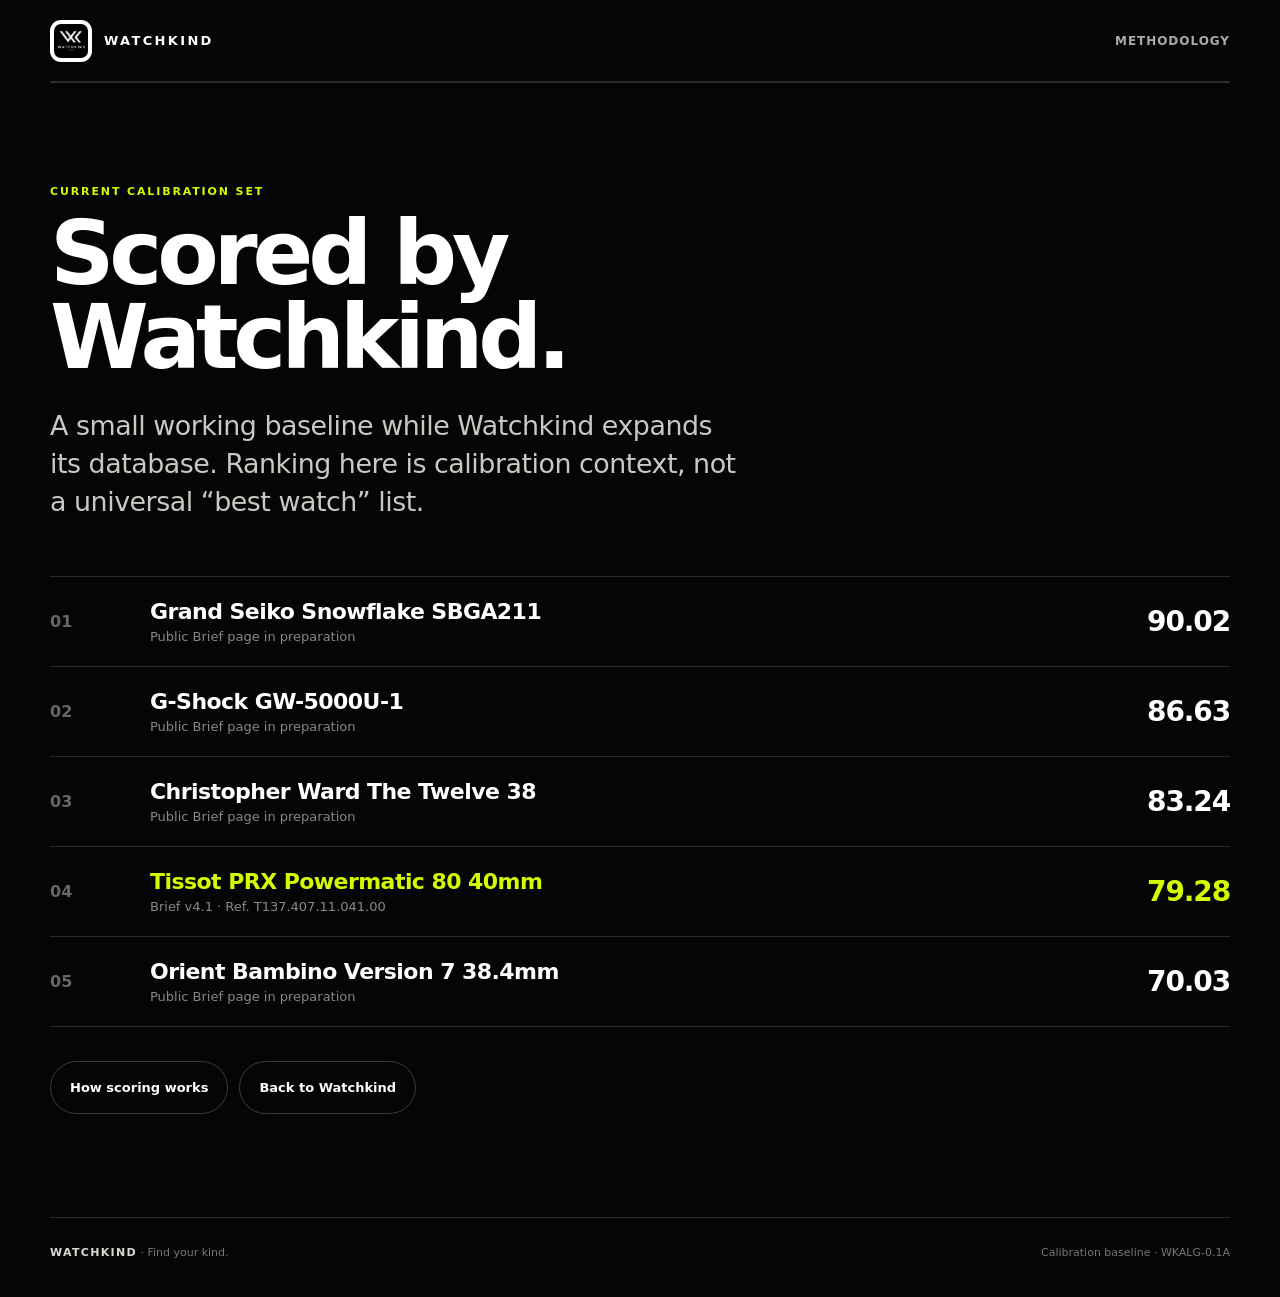
==== watches/index.html @ 9f0c4b8f "Add Watchkind Brief delivery V1" ====
<!doctype html>
<html lang="en">
<head>
  <meta charset="utf-8">
  <meta name="viewport" content="width=device-width,initial-scale=1">
  <meta name="theme-color" content="#050505">
  <meta name="description" content="The current Watchkind scored-watch calibration set.">
  <link rel="canonical" href="https://watchkind.co/watches/">
  <title>Scored Watches — Watchkind</title>
  <link rel="stylesheet" href="/assets/css/watch-pages.css">
  <script src="/assets/js/watchkind.js"></script>
</head>
<body>
  <header class="shell nav">
    <a class="brand" href="/"><img src="/assets/watchkind-logo.png" alt=""><span>WATCHKIND</span></a>
    <a class="navlink" href="/methodology/">Methodology</a>
  </header>
  <main class="shell section">
    <div class="eyebrow">Current calibration set</div>
    <h1 style="margin-top:14px">Scored by<br>Watchkind.</h1>
    <p class="lead">A small working baseline while Watchkind expands its database. Ranking here is calibration context, not a universal “best watch” list.</p>

    <div class="list" style="margin-top:55px">
      <div class="watch-row">
        <div class="watch-rank">01</div>
        <div><h3>Grand Seiko Snowflake SBGA211</h3><p>Public Brief page in preparation</p></div>
        <div class="watch-score">90.02</div>
      </div>
      <div class="watch-row">
        <div class="watch-rank">02</div>
        <div><h3>G-Shock GW-5000U-1</h3><p>Public Brief page in preparation</p></div>
        <div class="watch-score">86.63</div>
      </div>
      <div class="watch-row">
        <div class="watch-rank">03</div>
        <div><h3>Christopher Ward The Twelve 38</h3><p>Public Brief page in preparation</p></div>
        <div class="watch-score">83.24</div>
      </div>
      <a class="watch-row active" href="/watches/tissot-prx-powermatic-80/">
        <div class="watch-rank">04</div>
        <div><h3>Tissot PRX Powermatic 80 40mm</h3><p>Brief v4.1 · Ref. T137.407.11.041.00</p></div>
        <div class="watch-score">79.28</div>
      </a>
      <div class="watch-row">
        <div class="watch-rank">05</div>
        <div><h3>Orient Bambino Version 7 38.4mm</h3><p>Public Brief page in preparation</p></div>
        <div class="watch-score">70.03</div>
      </div>
    </div>

    <div class="actions" style="margin-top:34px">
      <a class="btn" href="/methodology/">How scoring works</a>
      <a class="btn" href="/">Back to Watchkind</a>
    </div>
  </main>
  <footer class="shell footer"><div><strong>WATCHKIND</strong> · Find your kind.</div><div>Calibration baseline · WKALG-0.1A</div></footer>
  <script>WatchkindTracking.capture("watch_index_view",{algorithm_version:"WKALG-0.1A"});</script>
</body>
</html>
---- assets/css/watch-pages.css ----
:root{
  --ink:#050505;--panel:#0b0b0b;--panel2:#111;--white:#fff;--muted:#a5a5a0;
  --soft:#d6d6d1;--line:#2a2a2a;--acid:#d2fc00;--acid2:#b8df00;
  --max:1180px;--radius:22px
}
*{box-sizing:border-box}
html{scroll-behavior:smooth}
body{
  margin:0;background:var(--ink);color:var(--white);
  font-family:Inter,ui-sans-serif,system-ui,-apple-system,BlinkMacSystemFont,"Segoe UI",Roboto,Helvetica,Arial,sans-serif;
  -webkit-font-smoothing:antialiased;text-rendering:optimizeLegibility
}
a{color:inherit;text-decoration:none}
button{font:inherit}
::selection{background:var(--acid);color:var(--ink)}
.shell{width:min(calc(100% - 40px),var(--max));margin:0 auto}
.nav{min-height:82px;display:flex;align-items:center;justify-content:space-between;gap:20px;border-bottom:1px solid var(--line)}
.brand{display:inline-flex;align-items:center;gap:12px;font-weight:850;letter-spacing:.18em;font-size:13px}
.brand img{width:42px;height:42px;object-fit:contain;background:#fff;border-radius:11px;padding:4px}
.navlink{font-size:12px;color:#aaa;font-weight:750;letter-spacing:.08em;text-transform:uppercase}
.navlink:hover{color:#fff}
.eyebrow{color:var(--acid);font-size:11px;font-weight:900;letter-spacing:.17em;text-transform:uppercase}
.hero{padding:clamp(54px,7vw,90px) 0 58px;display:grid;grid-template-columns:minmax(0,1.05fr) minmax(330px,.78fr);gap:56px;align-items:center}
.ref{margin:0 0 14px;color:#898984;font-size:13px;letter-spacing:.06em}
h1{margin:0;font-size:clamp(54px,7vw,94px);line-height:.93;letter-spacing:-.058em;font-weight:900}
.lead{max-width:700px;margin:28px 0 0;color:#c9c9c4;font-size:clamp(19px,2.1vw,27px);line-height:1.42;letter-spacing:-.018em}
.hero-media{position:relative;min-height:500px;border:1px solid var(--line);border-radius:28px;overflow:hidden;background:radial-gradient(circle at 50% 38%,#252525 0,#101010 40%,#080808 72%)}
.hero-media img{width:100%;height:100%;min-height:500px;object-fit:contain;display:block;padding:20px}
.image-credit{position:absolute;right:16px;bottom:14px;padding:8px 10px;border-radius:999px;background:rgba(0,0,0,.7);font-size:10px;color:#a9a9a4;backdrop-filter:blur(8px)}
.score-row{display:flex;gap:14px;align-items:stretch;margin-top:36px;flex-wrap:wrap}
.score{min-width:190px;padding:22px 24px;border-radius:20px;background:var(--acid);color:var(--ink)}
.score strong{display:block;font-size:54px;line-height:.9;letter-spacing:-.055em}
.score span{display:block;margin-top:9px;font-size:10px;font-weight:900;letter-spacing:.15em;text-transform:uppercase}
.score-meta{flex:1;min-width:250px;padding:21px 23px;border:1px solid var(--line);border-radius:20px;background:var(--panel)}
.score-meta strong{display:block;font-size:16px;margin-bottom:7px}
.score-meta p{margin:0;color:#969691;line-height:1.55;font-size:14px}
.actions{display:flex;gap:11px;flex-wrap:wrap;margin-top:25px}
.btn{min-height:53px;padding:0 19px;border-radius:999px;border:1px solid #3c3c3c;display:inline-flex;align-items:center;justify-content:center;gap:9px;font-size:13px;font-weight:850;cursor:pointer;background:transparent;color:#fff;transition:.18s ease}
.btn:hover{transform:translateY(-2px);border-color:#666}
.btn.primary{background:var(--acid);border-color:var(--acid);color:var(--ink)}
.btn.primary:hover{background:var(--acid2)}
.section{padding:clamp(70px,8vw,105px) 0;border-top:1px solid var(--line)}
.section-head{display:grid;grid-template-columns:.42fr 1.58fr;gap:30px;margin-bottom:46px}
h2{margin:0;font-size:clamp(38px,5vw,66px);line-height:.98;letter-spacing:-.048em}
.insights{display:grid;grid-template-columns:repeat(3,1fr);gap:13px}
.insight{min-height:290px;border:1px solid var(--line);border-radius:var(--radius);padding:27px;background:var(--panel);display:flex;flex-direction:column;justify-content:space-between}
.insight .tag{color:#686864;font-size:10px;font-weight:900;letter-spacing:.14em;text-transform:uppercase}
.insight h3{margin:28px 0 14px;font-size:26px;line-height:1.03;letter-spacing:-.035em}
.insight p{margin:0;color:#a7a7a2;line-height:1.55;font-size:15px}
.brief-band{border-top:none;background:var(--acid);color:var(--ink)}
.brief-inner{padding:clamp(58px,7vw,88px) 0;display:grid;grid-template-columns:1.4fr .6fr;gap:48px;align-items:end}
.brief-inner h2{max-width:800px}
.brief-inner p{margin:20px 0 0;max-width:720px;font-size:17px;line-height:1.55}
.brief-inner .actions{justify-content:flex-end;margin:0}
.brief-inner .btn{border-color:#161616;color:#050505}
.brief-inner .btn.primary{background:#050505;color:#fff;border-color:#050505}
.utility{display:grid;grid-template-columns:1fr 1fr;gap:14px}
.utility-card{border:1px solid var(--line);border-radius:var(--radius);padding:28px;background:var(--panel)}
.utility-card h3{font-size:24px;margin:0 0 12px;letter-spacing:-.03em}
.utility-card p{margin:0 0 22px;color:#9f9f9a;line-height:1.55;font-size:15px}
.note{font-size:12px;color:#777772;line-height:1.5}
.footer{padding:28px 0 38px;border-top:1px solid var(--line);display:flex;justify-content:space-between;gap:20px;flex-wrap:wrap;color:#777772;font-size:11px}
.footer strong{color:#d9d9d4;letter-spacing:.12em}
.list{display:grid;border-top:1px solid var(--line)}
.watch-row{display:grid;grid-template-columns:80px 1fr auto;gap:20px;align-items:center;padding:22px 0;border-bottom:1px solid var(--line)}
.watch-rank{color:#666;font-weight:800}
.watch-row h3{margin:0 0 5px;font-size:22px;letter-spacing:-.025em}
.watch-row p{margin:0;color:#888;font-size:13px}
.watch-score{font-weight:900;font-size:28px;letter-spacing:-.04em}
.watch-row.active h3,.watch-row.active .watch-score{color:var(--acid)}
.method{max-width:820px}
.method p,.method li{color:#aaa;line-height:1.7;font-size:17px}
.method h2{margin-top:56px;font-size:34px}
.method ul{padding-left:20px}
.redirect{min-height:100vh;display:grid;place-items:center;padding:30px}
.redirect-card{width:min(100%,620px);border:1px solid var(--line);border-radius:26px;background:var(--panel);padding:38px}
.redirect-card h1{font-size:clamp(38px,8vw,62px)}
.redirect-card p{color:#aaa;line-height:1.6}
.loader{height:3px;background:#1f1f1f;border-radius:99px;overflow:hidden;margin-top:28px}
.loader:after{content:"";display:block;height:100%;width:45%;background:var(--acid);animation:load 1.1s ease-in-out infinite}
@keyframes load{0%{transform:translateX(-110%)}100%{transform:translateX(250%)}}
@media(max-width:860px){
  .hero,.brief-inner,.section-head{grid-template-columns:1fr}
  .hero{gap:32px}.hero-media{min-height:390px}.hero-media img{min-height:390px}
  .insights{grid-template-columns:1fr}.insight{min-height:220px}
  .brief-inner .actions{justify-content:flex-start}.utility{grid-template-columns:1fr}
}
@media(max-width:620px){
  .shell{width:min(calc(100% - 28px),var(--max))}
  .nav{min-height:72px}.brand img{width:38px;height:38px}.navlink{font-size:10px}
  .hero{padding-top:40px}.hero-media{min-height:330px}.hero-media img{min-height:330px;padding:12px}
  .score,.score-meta{width:100%}.btn{width:100%}
  .watch-row{grid-template-columns:44px 1fr auto;gap:10px}.watch-row h3{font-size:18px}.watch-score{font-size:22px}
}
@media(prefers-reduced-motion:reduce){*,*::before,*::after{scroll-behavior:auto!important;transition:none!important;animation:none!important}}
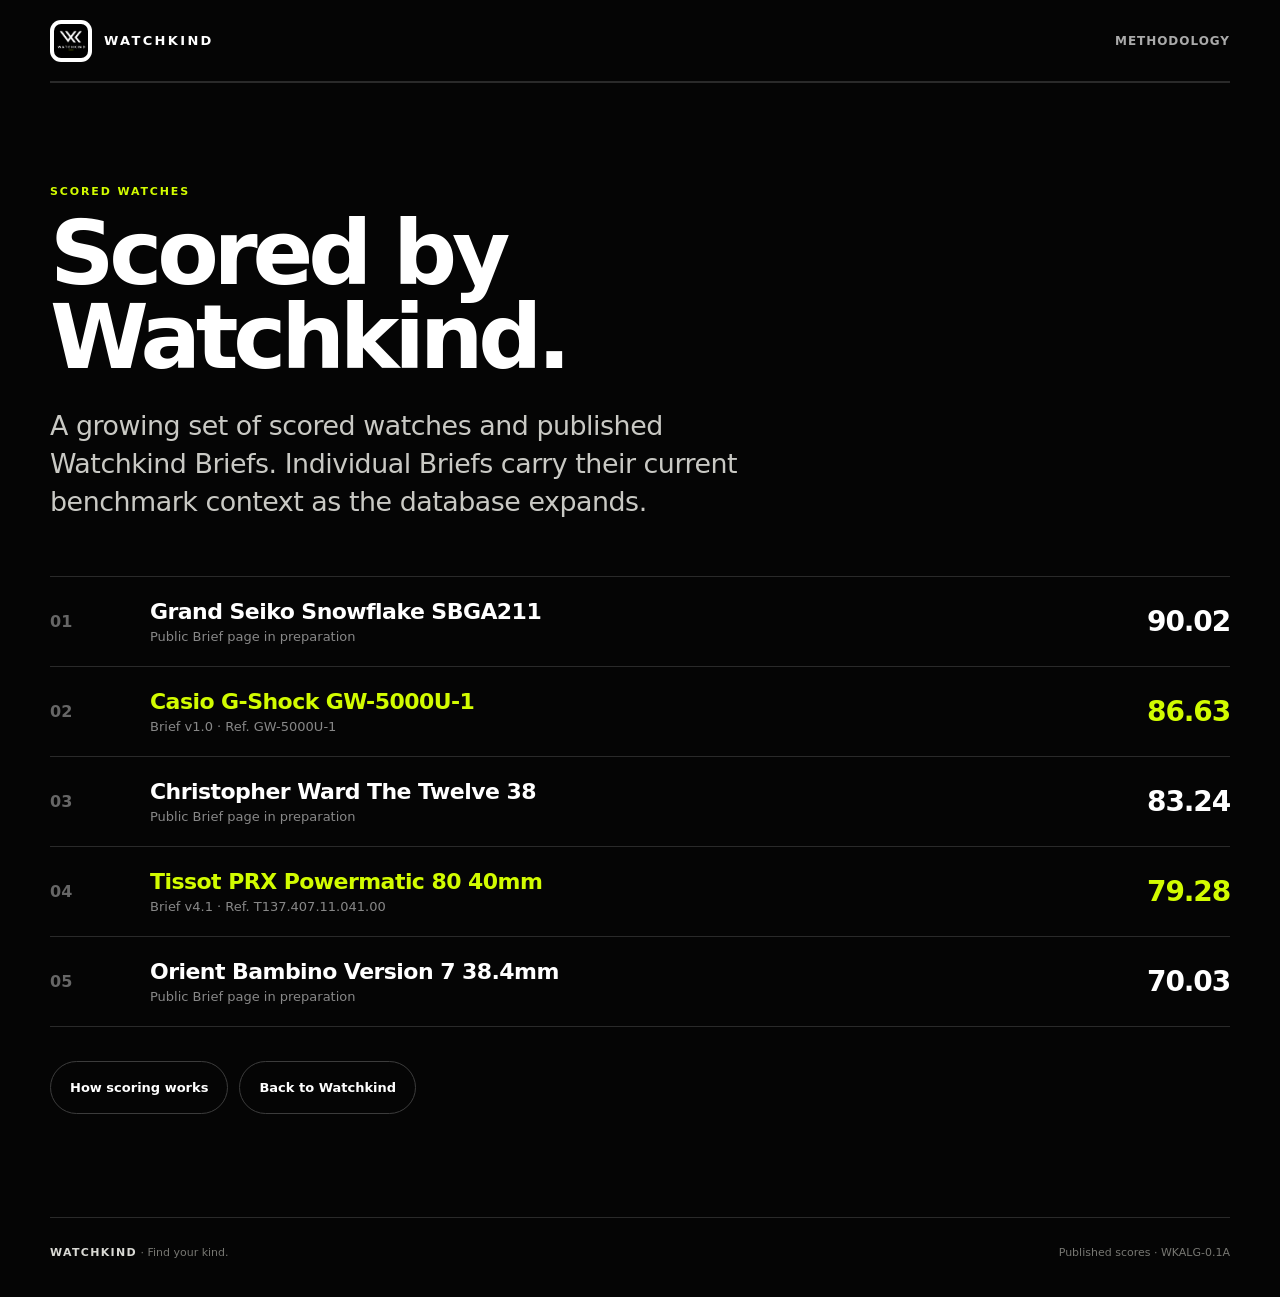
==== commit 1679b99b: "Add GW-5000U Watchkind page and Brief route" ====
--- a/watches/index.html
+++ b/watches/index.html
@@ -4,7 +4,7 @@
   <meta charset="utf-8">
   <meta name="viewport" content="width=device-width,initial-scale=1">
   <meta name="theme-color" content="#050505">
-  <meta name="description" content="The current Watchkind scored-watch calibration set.">
+  <meta name="description" content="Scored watches and published Watchkind Briefs.">
   <link rel="canonical" href="https://watchkind.co/watches/">
   <title>Scored Watches — Watchkind</title>
   <link rel="stylesheet" href="/assets/css/watch-pages.css">
@@ -16,9 +16,9 @@
     <a class="navlink" href="/methodology/">Methodology</a>
   </header>
   <main class="shell section">
-    <div class="eyebrow">Current calibration set</div>
+    <div class="eyebrow">Scored watches</div>
     <h1 style="margin-top:14px">Scored by<br>Watchkind.</h1>
-    <p class="lead">A small working baseline while Watchkind expands its database. Ranking here is calibration context, not a universal “best watch” list.</p>
+    <p class="lead">A growing set of scored watches and published Watchkind Briefs. Individual Briefs carry their current benchmark context as the database expands.</p>
 
     <div class="list" style="margin-top:55px">
       <div class="watch-row">
@@ -26,11 +26,11 @@
         <div><h3>Grand Seiko Snowflake SBGA211</h3><p>Public Brief page in preparation</p></div>
         <div class="watch-score">90.02</div>
       </div>
-      <div class="watch-row">
+      <a class="watch-row active" href="/watches/casio-g-shock-gw-5000u/">
         <div class="watch-rank">02</div>
-        <div><h3>G-Shock GW-5000U-1</h3><p>Public Brief page in preparation</p></div>
+        <div><h3>Casio G-Shock GW-5000U-1</h3><p>Brief v1.0 · Ref. GW-5000U-1</p></div>
         <div class="watch-score">86.63</div>
-      </div>
+      </a>
       <div class="watch-row">
         <div class="watch-rank">03</div>
         <div><h3>Christopher Ward The Twelve 38</h3><p>Public Brief page in preparation</p></div>
@@ -53,7 +53,7 @@
       <a class="btn" href="/">Back to Watchkind</a>
     </div>
   </main>
-  <footer class="shell footer"><div><strong>WATCHKIND</strong> · Find your kind.</div><div>Calibration baseline · WKALG-0.1A</div></footer>
+  <footer class="shell footer"><div><strong>WATCHKIND</strong> · Find your kind.</div><div>Published scores · WKALG-0.1A</div></footer>
   <script>WatchkindTracking.capture("watch_index_view",{algorithm_version:"WKALG-0.1A"});</script>
 </body>
 </html>
